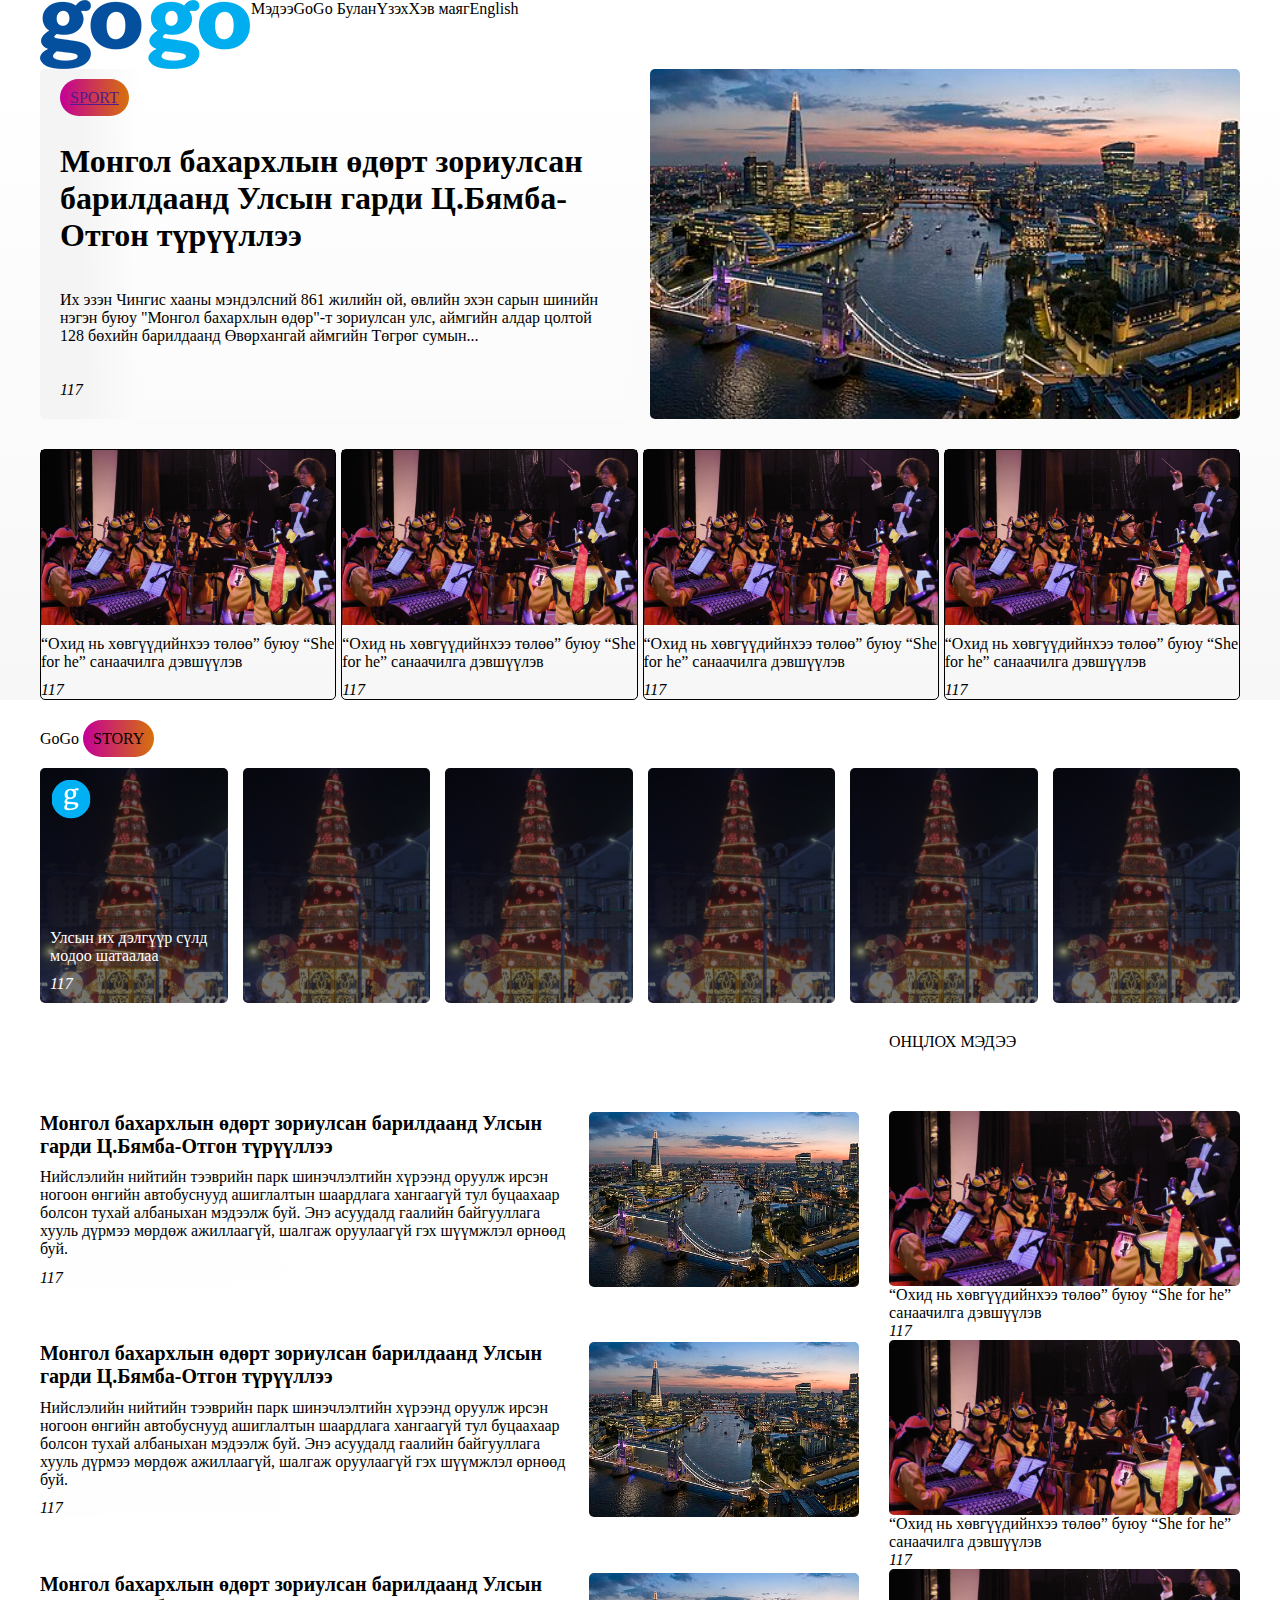
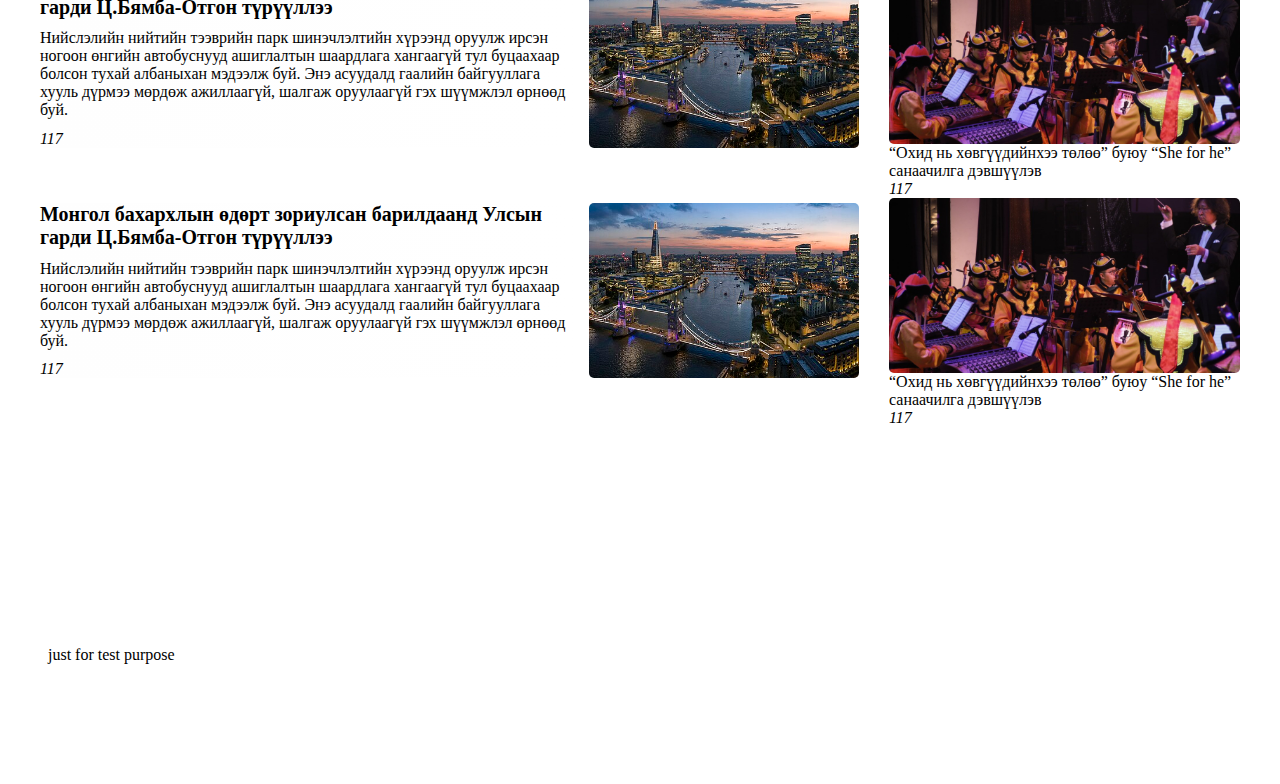
==== index.html @ c9e21079 "gitcommit1" ====
<!DOCTYPE html>
<html lang="en">
  <head>
    <meta charset="UTF-8" />
    <meta name="viewport" content="width=device-width, initial-scale=1.0" />
    <title>Document</title>
    <link rel="stylesheet" href="/styles/style.css" />
    <link
      rel="stylesheet"
      href="https://cdnjs.cloudflare.com/ajax/libs/font-awesome/6.4.2/css/all.min.css"
      integrity="sha512-z3gLpd7yknf1YoNbCzqRKc4qyor8gaKU1qmn+CShxbuBusANI9QpRohGBreCFkKxLhei6S9CQXFEbbKuqLg0DA=="
      crossorigin="anonymous"
      referrerpolicy="no-referrer"
    />
  </head>
  <body>
    <div class="container">
      <div class="header">
        <img src="/images/logo2.png" alt="" />
        <span>Мэдээ</span>
        <span>GoGo Булан</span>
        <span>Үзэх</span>
        <span>Хэв маяг</span>
        <span>English</span>
      </div>
    </div>
    <div class="banner-background">
      <div class="part1 container">
        <div class="card1">
          <a href=""><span class="category_style">SPORT</span></a>
          <h1>
            Монгол бахархлын өдөрт зориулсан барилдаанд Улсын гарди
            Ц.Бямба-Отгон түрүүллээ
          </h1>
          <p>
            Их эзэн Чингис хааны мэндэлсний 861 жилийн ой, өвлийн эхэн сарын
            шинийн нэгэн буюу "Монгол бахархлын өдөр"-т зориулсан улс, аймгийн
            алдар цолтой 128 бөхийн барилдаанд Өвөрхангай аймгийн Төгрөг
            сумын...
          </p>
          <i class="fa-solid fa-share"> 117 </i>
        </div>
        <div class="card2">
          <span class="card2_text">Click for more</span>
        </div>
      </div>
      <div class="part2 container">
        <div class="card1b">
          <div class="card1b_img"></div>
          <div>
            <p>
              “Охид нь хөвгүүдийнхээ төлөө” буюу “She for he” санаачилга
              дэвшүүлэв
            </p>
          </div>
          <div><i class="fa-solid fa-share"> 117 </i></div>
        </div>
        <div class="card1b">
          <div class="card1b_img"></div>
          <div>
            <p>
              “Охид нь хөвгүүдийнхээ төлөө” буюу “She for he” санаачилга
              дэвшүүлэв
            </p>
          </div>
          <div><i class="fa-solid fa-share"> 117 </i></div>
        </div>
        <div class="card1b">
          <div class="card1b_img"></div>
          <div>
            <p>
              “Охид нь хөвгүүдийнхээ төлөө” буюу “She for he” санаачилга
              дэвшүүлэв
            </p>
          </div>
          <div><i class="fa-solid fa-share"> 117 </i></div>
        </div>
        <div class="card1b">
          <div class="card1b_img"></div>
          <div>
            <p>
              “Охид нь хөвгүүдийнхээ төлөө” буюу “She for he” санаачилга
              дэвшүүлэв
            </p>
          </div>
          <div><i class="fa-solid fa-share"> 117 </i></div>
        </div>
      </div>
    </div>
    <div class="container">
      <div class="part3">
        <div>
          <span>GoGo </span>
          <span class="category_style">STORY</span>
        </div>
        <div class="part3_cards">
          <div class="card1c">
            <img class="card1c_img" src="/images/logo1.svg" alt="" />
            <p class="card1c_text">Улсын их дэлгүүр сүлд модоо шатаалаа</p>
            <i class="fa-solid fa-share"> 117 </i>
          </div>
          <div class="card1c"></div>
          <div class="card1c"></div>
          <div class="card1c"></div>
          <div class="card1c"></div>
          <div class="card1c"></div>
        </div>
      </div>
      <div class="part4">
        <div class="main_cards">
          <div class="main_cards_card1">
            <div class="main_cards_card1a">
              <h1>
                Монгол бахархлын өдөрт зориулсан барилдаанд Улсын гарди
                Ц.Бямба-Отгон түрүүллээ
              </h1>
              <p>
                Нийслэлийн нийтийн тээврийн парк шинэчлэлтийн хүрээнд оруулж
                ирсэн ногоон өнгийн автобуснууд ашиглалтын шаардлага хангаагүй
                тул буцаахаар болсон тухай албаныхан мэдээлж буй. Энэ асуудалд
                гаалийн байгууллага хууль дүрмээ мөрдөж ажиллаагүй, шалгаж
                оруулаагүй гэх шүүмжлэл өрнөөд буй.
              </p>
              <i class="fa-solid fa-share"> 117 </i>
            </div>
            <div class="main_cards_card1b">
              <span class="card2_text">Click for more</span>
            </div>
          </div>
          <div class="main_cards_card1">
            <div class="main_cards_card1a">
              <h1>
                Монгол бахархлын өдөрт зориулсан барилдаанд Улсын гарди
                Ц.Бямба-Отгон түрүүллээ
              </h1>
              <p>
                Нийслэлийн нийтийн тээврийн парк шинэчлэлтийн хүрээнд оруулж
                ирсэн ногоон өнгийн автобуснууд ашиглалтын шаардлага хангаагүй
                тул буцаахаар болсон тухай албаныхан мэдээлж буй. Энэ асуудалд
                гаалийн байгууллага хууль дүрмээ мөрдөж ажиллаагүй, шалгаж
                оруулаагүй гэх шүүмжлэл өрнөөд буй.
              </p>
              <i class="fa-solid fa-share"> 117 </i>
            </div>
            <div class="main_cards_card1b">
              <span class="card2_text">Click for more</span>
            </div>
          </div>
          <div class="main_cards_card1">
            <div class="main_cards_card1a">
              <h1>
                Монгол бахархлын өдөрт зориулсан барилдаанд Улсын гарди
                Ц.Бямба-Отгон түрүүллээ
              </h1>
              <p>
                Нийслэлийн нийтийн тээврийн парк шинэчлэлтийн хүрээнд оруулж
                ирсэн ногоон өнгийн автобуснууд ашиглалтын шаардлага хангаагүй
                тул буцаахаар болсон тухай албаныхан мэдээлж буй. Энэ асуудалд
                гаалийн байгууллага хууль дүрмээ мөрдөж ажиллаагүй, шалгаж
                оруулаагүй гэх шүүмжлэл өрнөөд буй.
              </p>
              <i class="fa-solid fa-share"> 117 </i>
            </div>
            <div class="main_cards_card1b">
              <span class="card2_text">Click for more</span>
            </div>
          </div>
          <div class="main_cards_card1">
            <div class="main_cards_card1a">
              <h1>
                Монгол бахархлын өдөрт зориулсан барилдаанд Улсын гарди
                Ц.Бямба-Отгон түрүүллээ
              </h1>
              <p>
                Нийслэлийн нийтийн тээврийн парк шинэчлэлтийн хүрээнд оруулж
                ирсэн ногоон өнгийн автобуснууд ашиглалтын шаардлага хангаагүй
                тул буцаахаар болсон тухай албаныхан мэдээлж буй. Энэ асуудалд
                гаалийн байгууллага хууль дүрмээ мөрдөж ажиллаагүй, шалгаж
                оруулаагүй гэх шүүмжлэл өрнөөд буй.
              </p>
              <i class="fa-solid fa-share"> 117 </i>
            </div>
            <div class="main_cards_card1b">
              <span class="card2_text">Click for more</span>
            </div>
          </div>
          <div></div>
          <div></div>
          <div></div>
          <div></div>
        </div>
        <div class="side_cards">
          <span>ОНЦЛОХ МЭДЭЭ</span>
          <div class="right_card1b">
            <div class="right_card1d_img"></div>
            <div>
              <p>
                “Охид нь хөвгүүдийнхээ төлөө” буюу “She for he” санаачилга
                дэвшүүлэв
              </p>
            </div>
            <div><i class="fa-solid fa-share"> 117 </i></div>
          </div>
          <div class="right_card1b">
            <div class="right_card1d_img"></div>
            <div>
              <p>
                “Охид нь хөвгүүдийнхээ төлөө” буюу “She for he” санаачилга
                дэвшүүлэв
              </p>
            </div>
            <div><i class="fa-solid fa-share"> 117 </i></div>
          </div>
          <div class="right_card1b">
            <div class="right_card1d_img"></div>
            <div>
              <p>
                “Охид нь хөвгүүдийнхээ төлөө” буюу “She for he” санаачилга
                дэвшүүлэв
              </p>
            </div>
            <div><i class="fa-solid fa-share"> 117 </i></div>
          </div>
          <div class="right_card1b">
            <div class="right_card1d_img"></div>
            <div>
              <p>
                “Охид нь хөвгүүдийнхээ төлөө” буюу “She for he” санаачилга
                дэвшүүлэв
              </p>
            </div>
            <div><i class="fa-solid fa-share"> 117 </i></div>
          </div>
        </div>
      </div>
      <iframe src="/test.html" frameborder="0"></iframe>
    </div>
  </body>
</html>
---- styles/style.css ----
* {
  box-sizing: border-box;
  margin: 0;
  padding: 0;
}
.header {
  display: flex;
}
.banner-background {
  background: linear-gradient(180deg, #fff, #f7f7f7);
  flex-direction: row;
}

.container {
  max-width: 1200px;
  margin-bottom: 20px;
  margin: auto;
}

.part1 {
  display: flex;
  gap: 20px;
  margin-bottom: 30px;
}
.card1 {
  display: flex;
  flex-direction: column;
  width: 50%;
  justify-content: space-between;
  background: linear-gradient(
    90deg,
    #f4f4f4 7%,
    hsla(0, 0%, 100%, 0.220348) 17%
  );
  padding: 20px;
  border-radius: 5px;
}
.card1 .p {
  margin-bottom: 30px;
}

.card2 {
  height: 350px;
  width: 50%;
  background-image: url("/images/image4.jpeg");
  background-size: 120%;
  background-position: center;
  background-repeat: no-repeat;
  transition: 0.2s;
  display: flex;
  justify-content: center;
  align-items: center;
  color: rgb(0, 0, 0, 0.1);
  font-size: 25px;
  border-radius: 5px;
}

.card2:hover {
  background-size: 130%;
  transition: 0.2s;
  color: rgb(0, 0, 0, 1);
  filter: brightness(70%);
  color: white;
}

.category_style {
  background: linear-gradient(90deg, #c40097, #d6710b);
  padding: 10px;
  border-radius: 20px;
}

.part2 {
  display: flex;
  gap: 5px;
  margin-bottom: 30px;
}

.card1b {
  width: 25%;
  border: 1px solid black;
  display: flex;
  flex-direction: column;
  gap: 10px;
  justify-content: space-between;
  border-radius: 5px;
}

.card1b_img {
  background-image: url("/images/image2.jpeg");
  height: 175px;
  width: 100%;
  background-size: 100%;
  background-position: center;
  transition: 0.4s;
}

.card1b_img:hover {
  background-size: 130%;
  transition: 0.2s;
  color: rgb(0, 0, 0, 1);
}

.part3 {
  display: flex;
  flex-direction: column;
  gap: 20px;
  margin-bottom: 30px;
}

.part3_cards {
  display: flex;
  gap: 15px;
  border-radius: 5px;
}

.card1c {
  height: 235px;
  width: 17%;
  background-image: linear-gradient(rgba(0, 0, 0, 0.527), rgba(0, 0, 0, 0.5)),
    url("/images/image6.jpg");
  background-size: 100%;
  background-position: center;
  position: relative;
  display: flex;
  flex-direction: column;
  justify-content: end;
  color: white;
  padding-bottom: 10px;
  padding-left: 10px;
  border-radius: 5px;
}

.card1c_img {
  top: 5px;
  left: 5px;
  position: absolute;
  transform: scale(0.75);
}

.card1c_text {
  padding-bottom: 10px;
  color: white;
}

.card1c_icon {
  transform: 0.75;
}

.part4 {
  display: flex;
  gap: 30px;
  margin-bottom: 30px;
}

.main_cards {
  width: 70%;
  display: flex;
  flex-direction: column;
  padding-top: 78.5px;
  gap: 55.5px;
}

.side_cards {
  width: 30%;
  display: flex;
  flex-direction: column;
}

.side_cards span {
  padding-bottom: 60px;
}

.right_card1d {
  width: 100%;
  border: 1px solid black;
  display: flex;
  flex-direction: column;
  gap: 10px;
  justify-content: space-between;
  border-radius: 5px;
}

.right_card1d_img {
  background-image: url("/images/image2.jpeg");
  height: 175px;
  width: 100%;
  background-size: 100%;
  background-position: center;
  transition: 0.4s;
  border-radius: 5px;
}

.right_card1d_img:hover {
  background-size: 130%;
  transition: 0.2s;
  color: rgb(0, 0, 0, 1);
}

.main_cards_card1 {
  display: flex;
  gap: 10px;
}

.main_cards_card1a {
  height: 175px;
  display: flex;
  flex-direction: column;
  justify-content: space-between;
  background: linear-gradient(90deg, #fefefe 0%, #ffffff5b 100%);
  width: 100%;
  border-radius: 5px;
}

.main_cards_card1b {
  height: 175px;
  width: 50%;
  background-image: url("/images/image4.jpeg");
  background-size: 120%;
  background-position: center;
  background-repeat: no-repeat;
  transition: 0.2s;
  display: flex;
  justify-content: center;
  align-items: center;
  color: rgb(0, 0, 0, 0.1);
  font-size: 25px;
  border-radius: 5px;
}

.main_cards_card1a h1 {
  font-size: 20px;
}

.main_cards_card1a h1:hover {
  transform: scale(101%);
}

:root {
  --primary: var(#aa97975b);
  --secondary: var(#f4f4f4);
  border-radius: 5px;
}
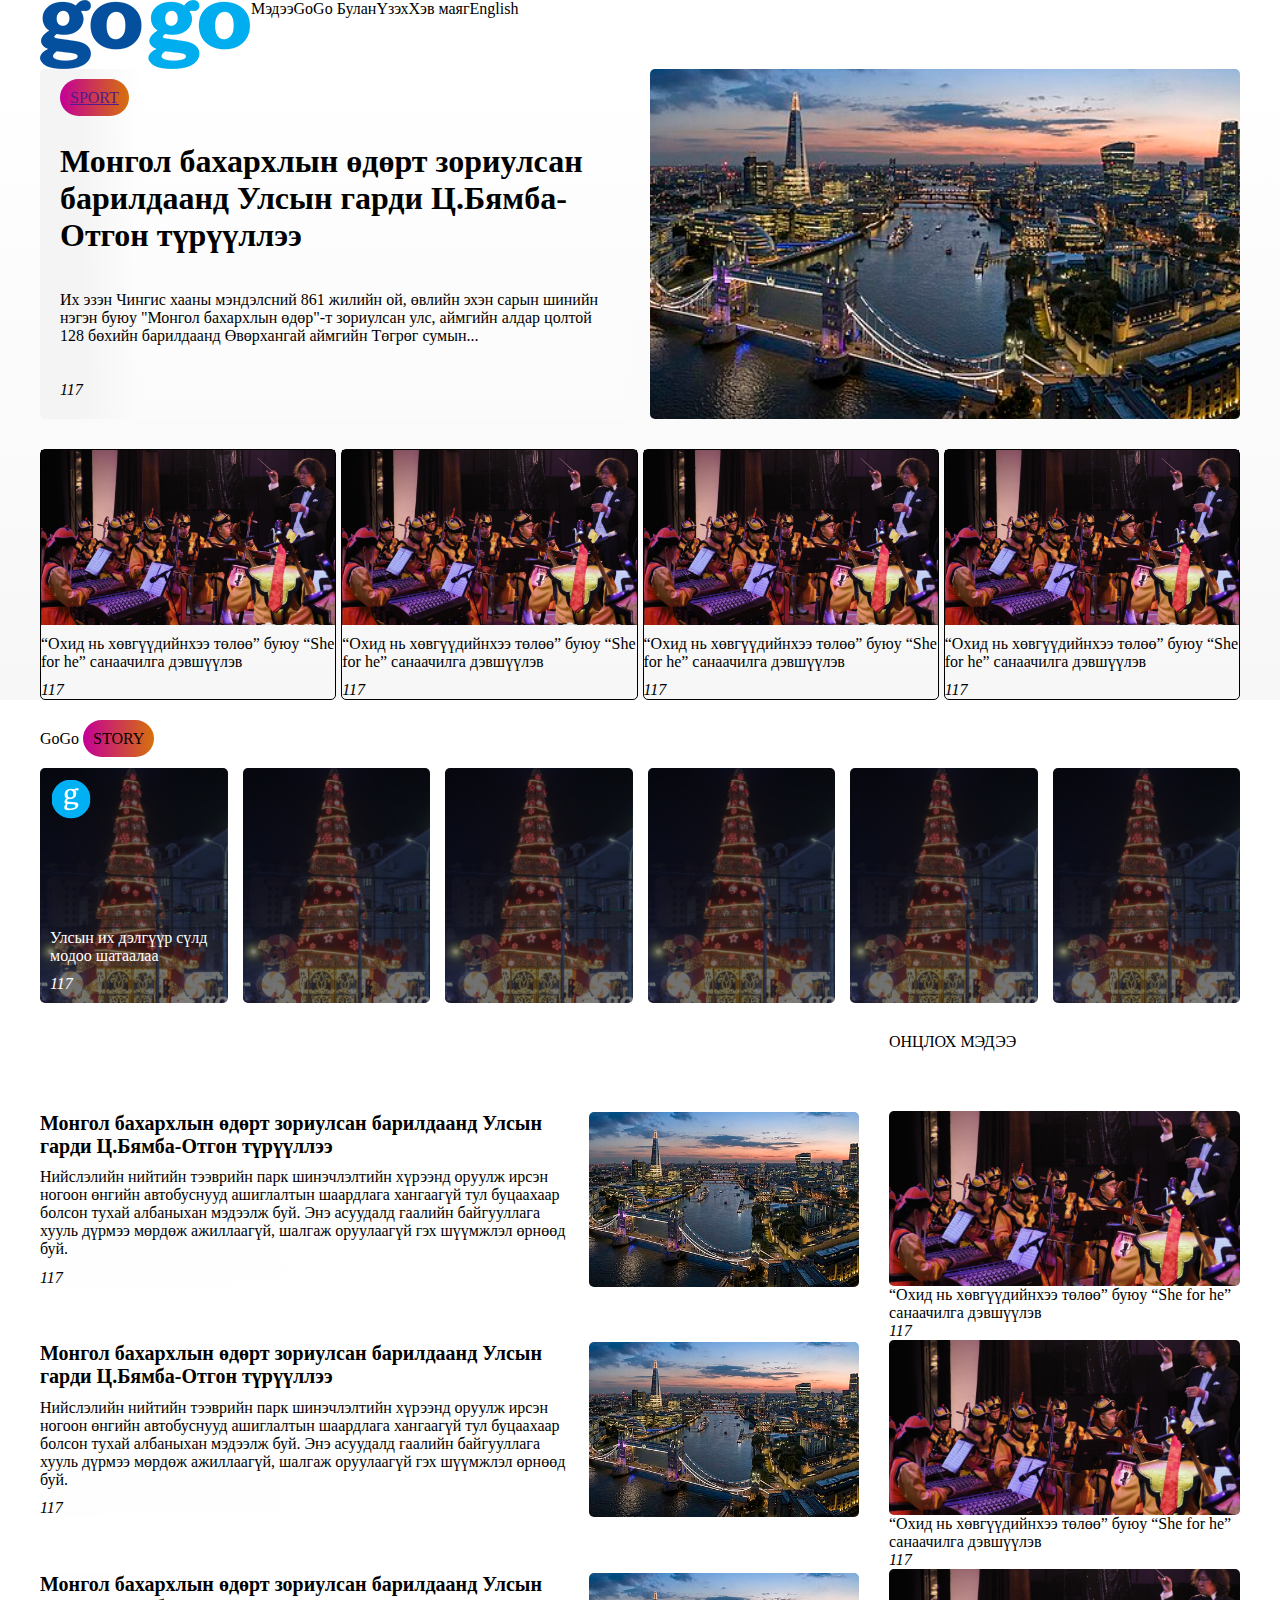
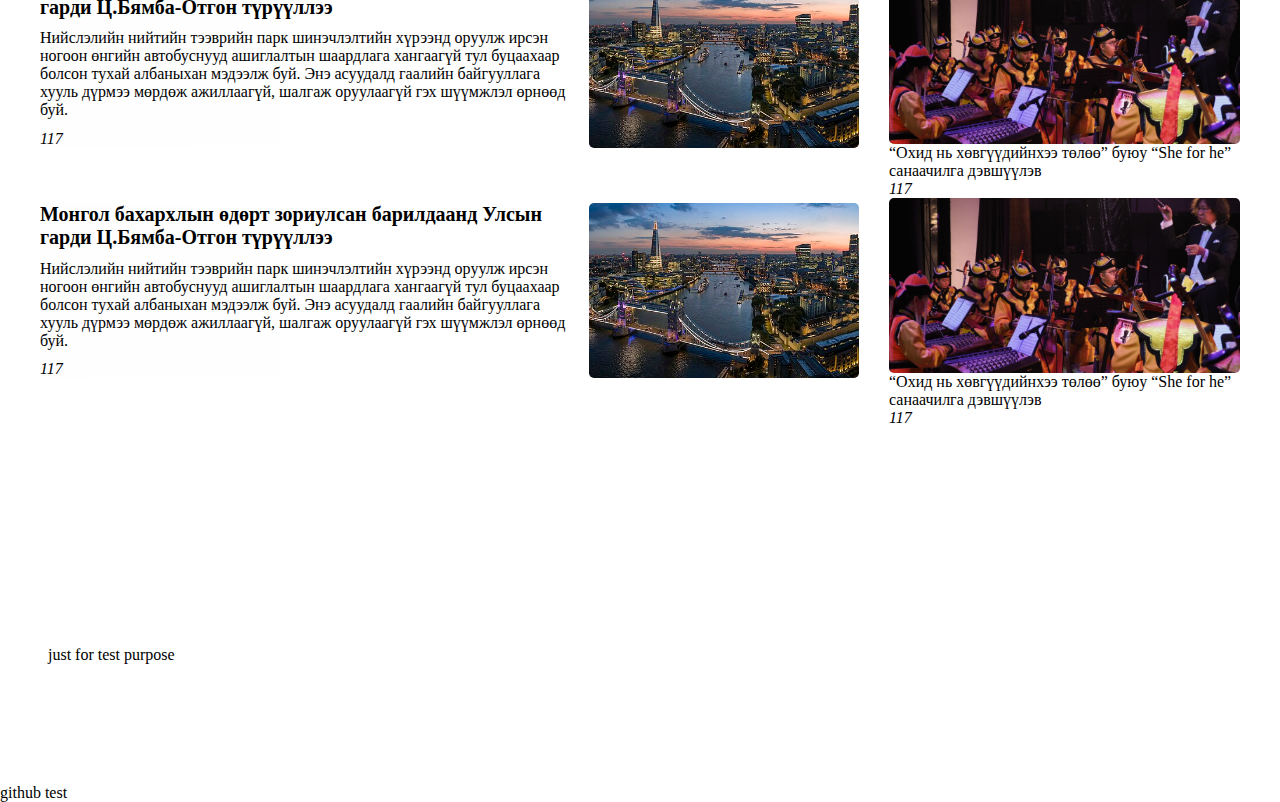
==== commit 86ee065d: "commmito" ====
--- a/index.html
+++ b/index.html
@@ -235,5 +235,6 @@
       </div>
       <iframe src="/test.html" frameborder="0"></iframe>
     </div>
+    <div><p>github test</p></div>
   </body>
 </html>
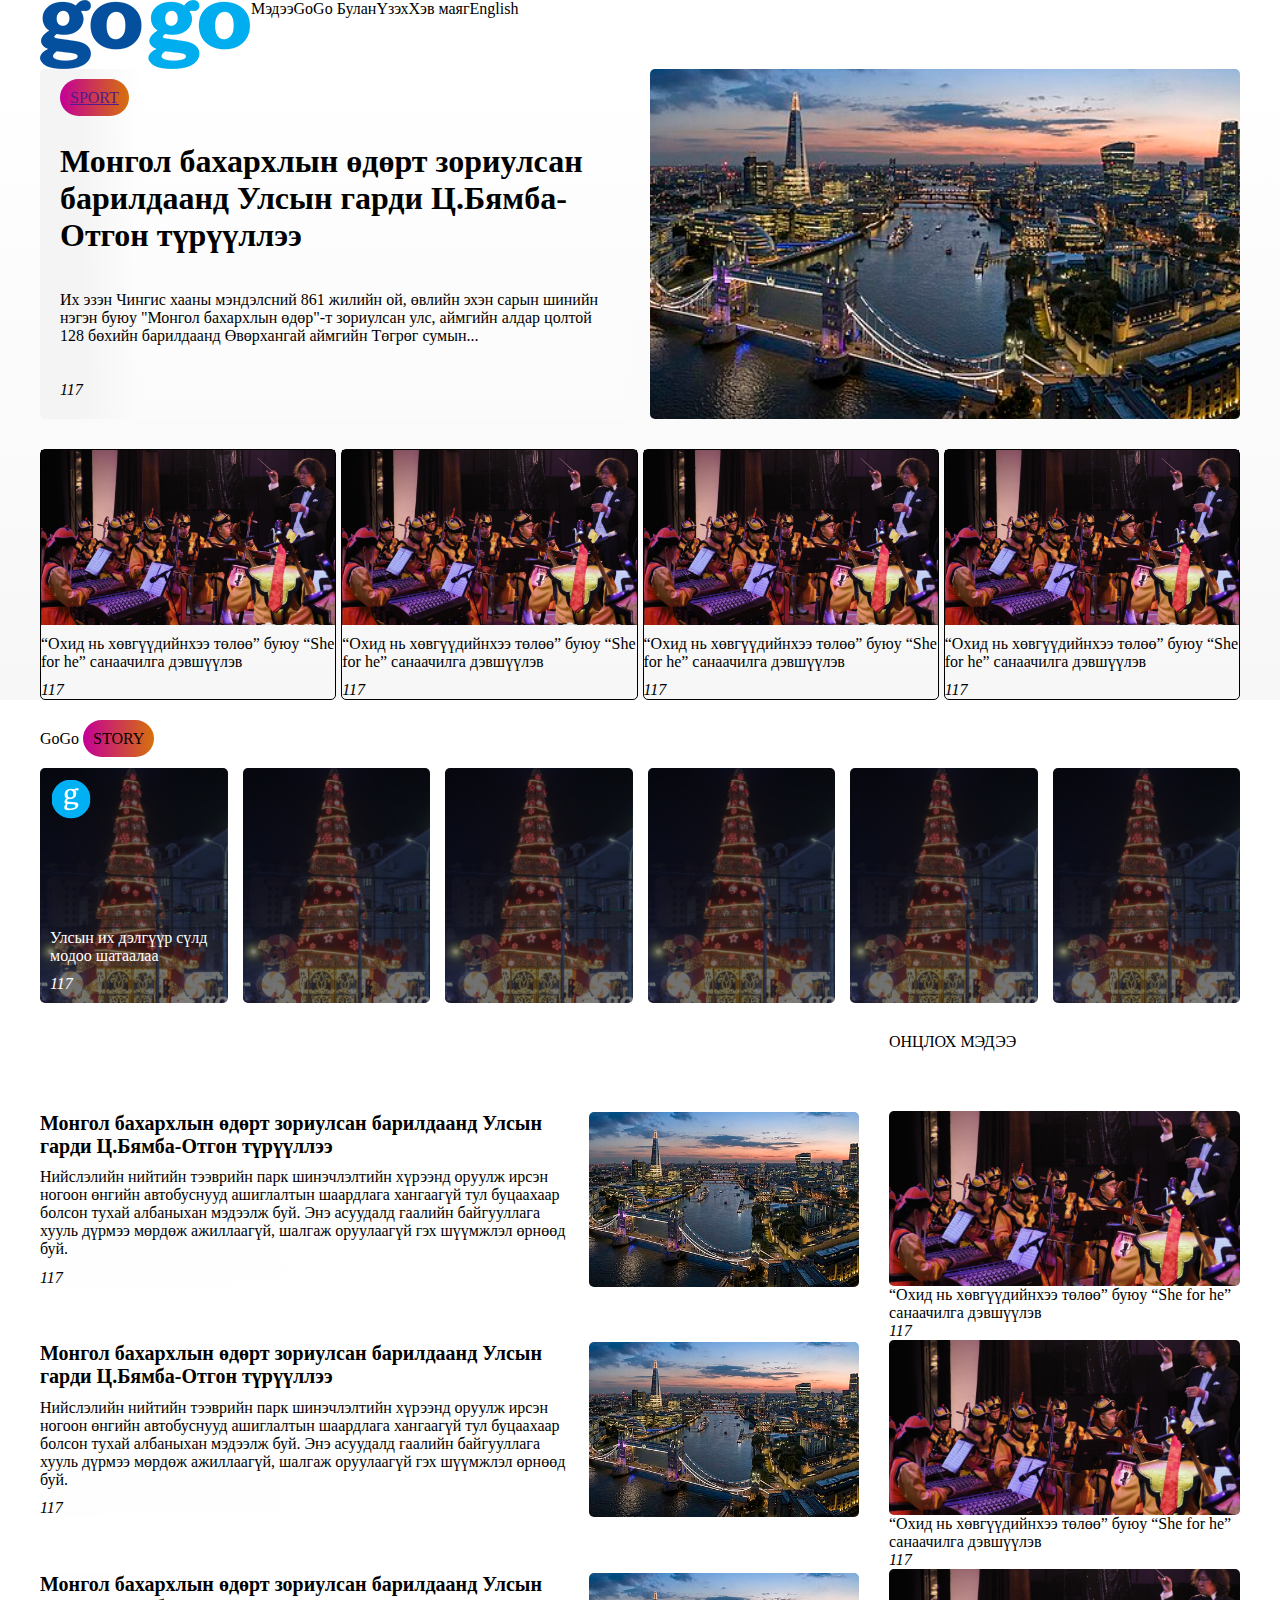
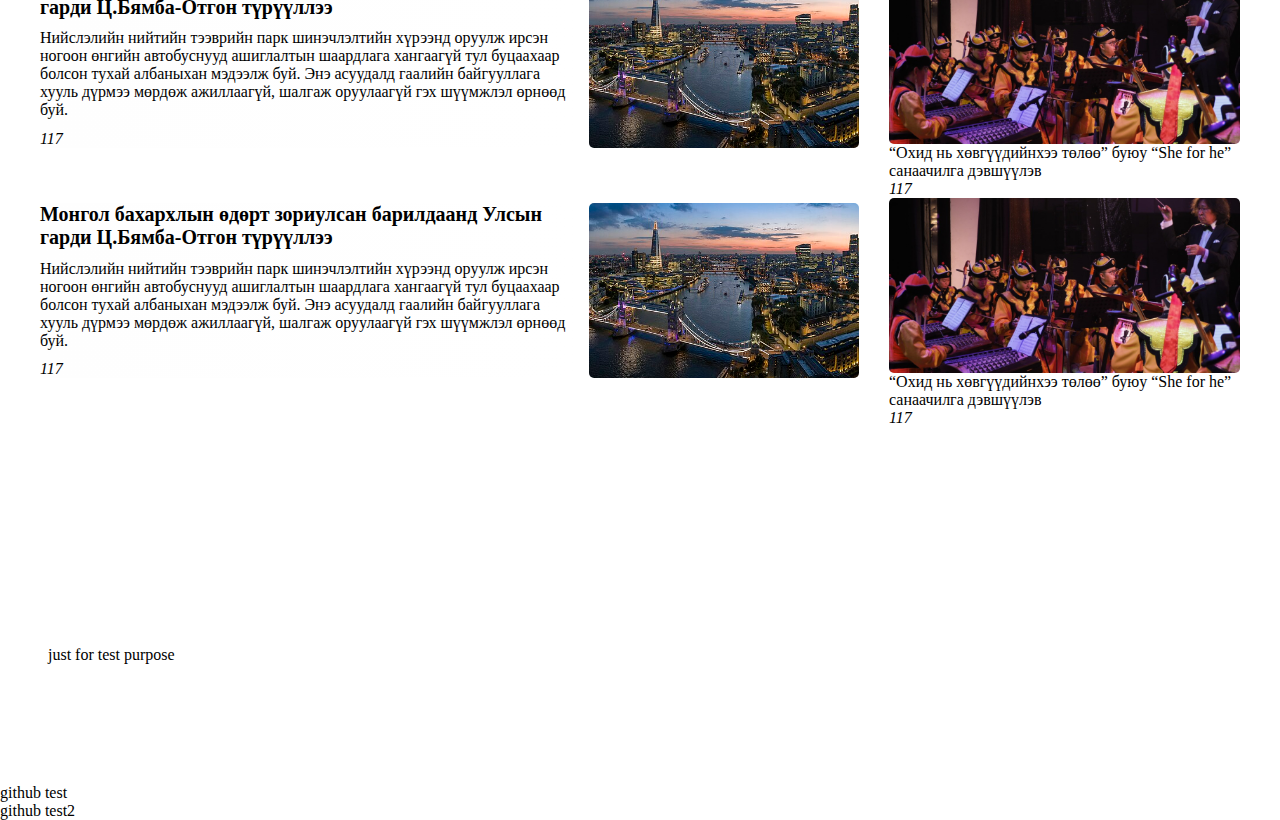
==== commit 01109cf1: "Update index.html" ====
--- a/index.html
+++ b/index.html
@@ -236,5 +236,6 @@
       <iframe src="/test.html" frameborder="0"></iframe>
     </div>
     <div><p>github test</p></div>
+    <div><p>github test2</p></div>
   </body>
 </html>
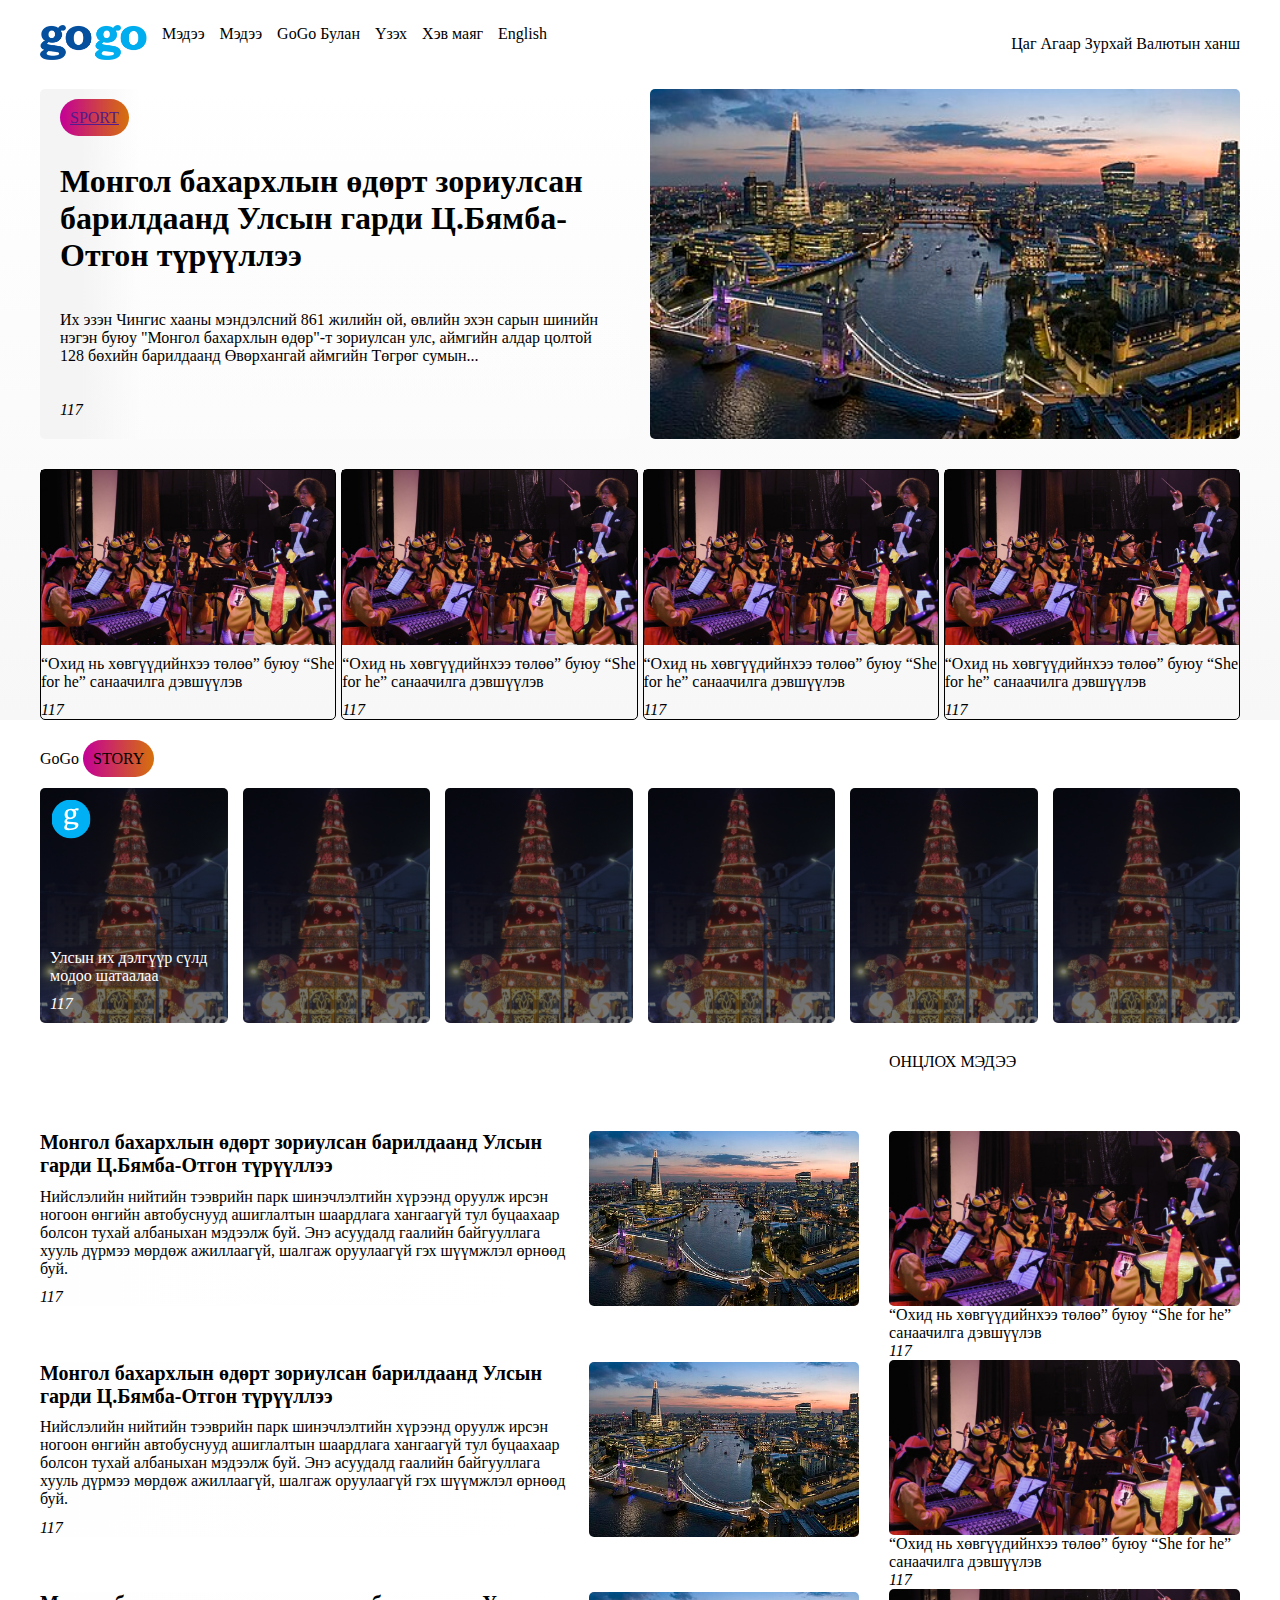
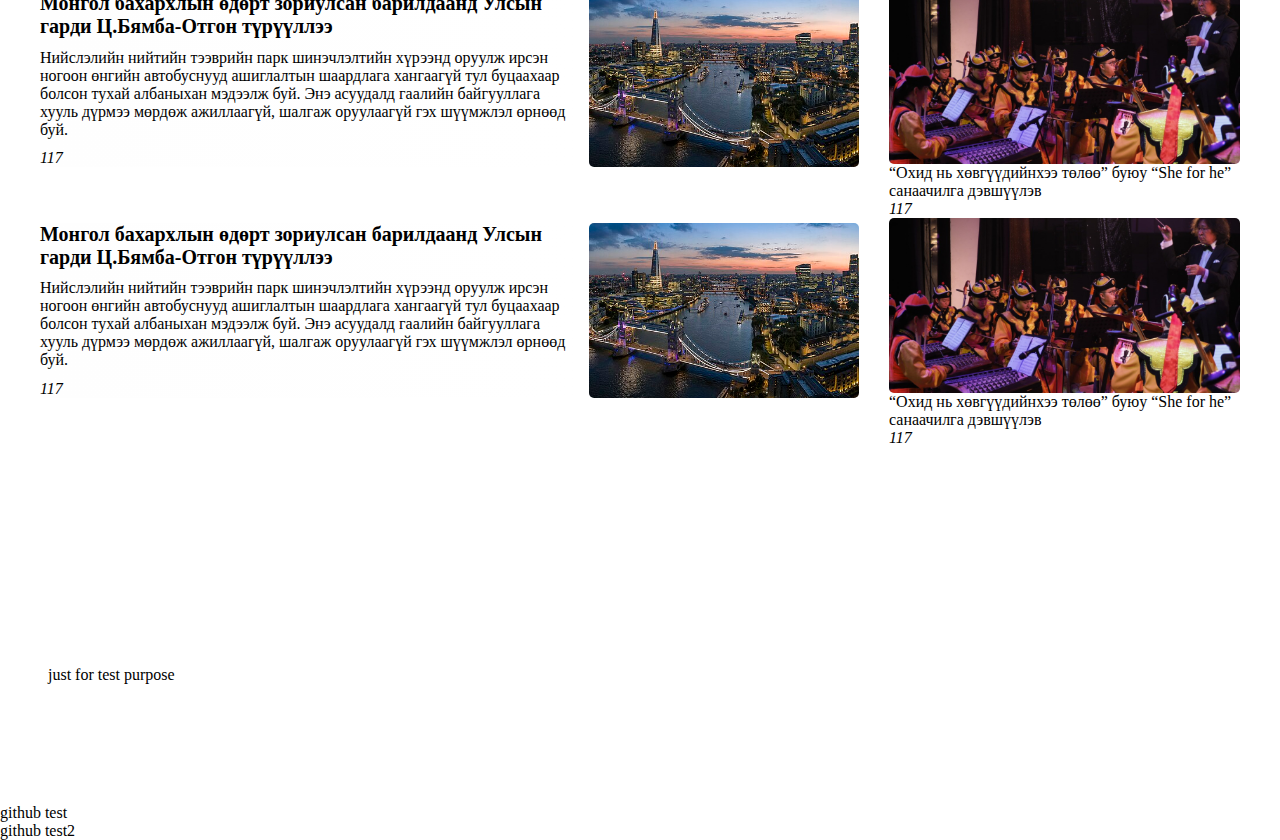
==== commit d20bd56f: "commita" ====
--- a/index.html
+++ b/index.html
@@ -16,12 +16,54 @@
   <body>
     <div class="container">
       <div class="header">
-        <img src="/images/logo2.png" alt="" />
-        <span>Мэдээ</span>
-        <span>GoGo Булан</span>
-        <span>Үзэх</span>
-        <span>Хэв маяг</span>
-        <span>English</span>
+        <div class="navbar">
+          <div><img src="/images/logo2.png" alt="" /></div>
+          <div>
+            <div class="dropdowntest">
+              <span>Мэдээ</span> <i class="fas fa-chevron-down text-12"></i>
+              <div>
+                <ul class="dropdown">
+                  <li>Улс төр</li>
+                  <li>Бизнес</li>
+                  <li>Эдийн засаг</li>
+                  <li>Эрүүл мэнд</li>
+                  <li>Соёл урлаг</li>
+                  <li>Спорт</li>
+                </ul>
+              </div>
+            </div>
+            <div>
+              <ul class="dropdown">
+                <li>Улс төр</li>
+                <li>Бизнес</li>
+                <li>Эдийн засаг</li>
+                <li>Эрүүл мэнд</li>
+                <li>Соёл урлаг</li>
+                <li>Спорт</li>
+              </ul>
+            </div>
+          </div>
+          <div>
+            <span>Мэдээ</span> <i class="fas fa-chevron-down text-12"></i>
+          </div>
+          <div>
+            <span>GoGo Булан</span> <i class="fas fa-chevron-down text-12"></i>
+          </div>
+          <div>
+            <span>Үзэх</span> <i class="fas fa-chevron-down text-12"></i>
+          </div>
+          <div>
+            <span>Хэв маяг</span> <i class="fas fa-chevron-down text-12"></i>
+          </div>
+          <div>
+            <span>English</span> <i class="fas fa-chevron-down text-12"></i>
+          </div>
+        </div>
+        <div>
+          <span>Цаг Агаар</span>
+          <span>Зурхай</span>
+          <span>Валютын ханш</span>
+        </div>
       </div>
     </div>
     <div class="banner-background">
--- a/styles/style.css
+++ b/styles/style.css
@@ -5,7 +5,35 @@
 }
 .header {
   display: flex;
-}
+  justify-content: space-between;
+  margin: auto;
+  height: 88.91px;
+  align-items: center;
+  position: relative;
+}
+.header img {
+  height: 35px;
+}
+
+.navbar {
+  display: flex;
+  gap: 15px;
+}
+
+.dropdowntest {
+  position: relative;
+  display: inline-block;
+}
+
+.dropdowntest:hover .dropdown {
+  display: block;
+}
+
+.dropdown {
+  position: absolute;
+  display: none;
+}
+
 .banner-background {
   background: linear-gradient(180deg, #fff, #f7f7f7);
   flex-direction: row;
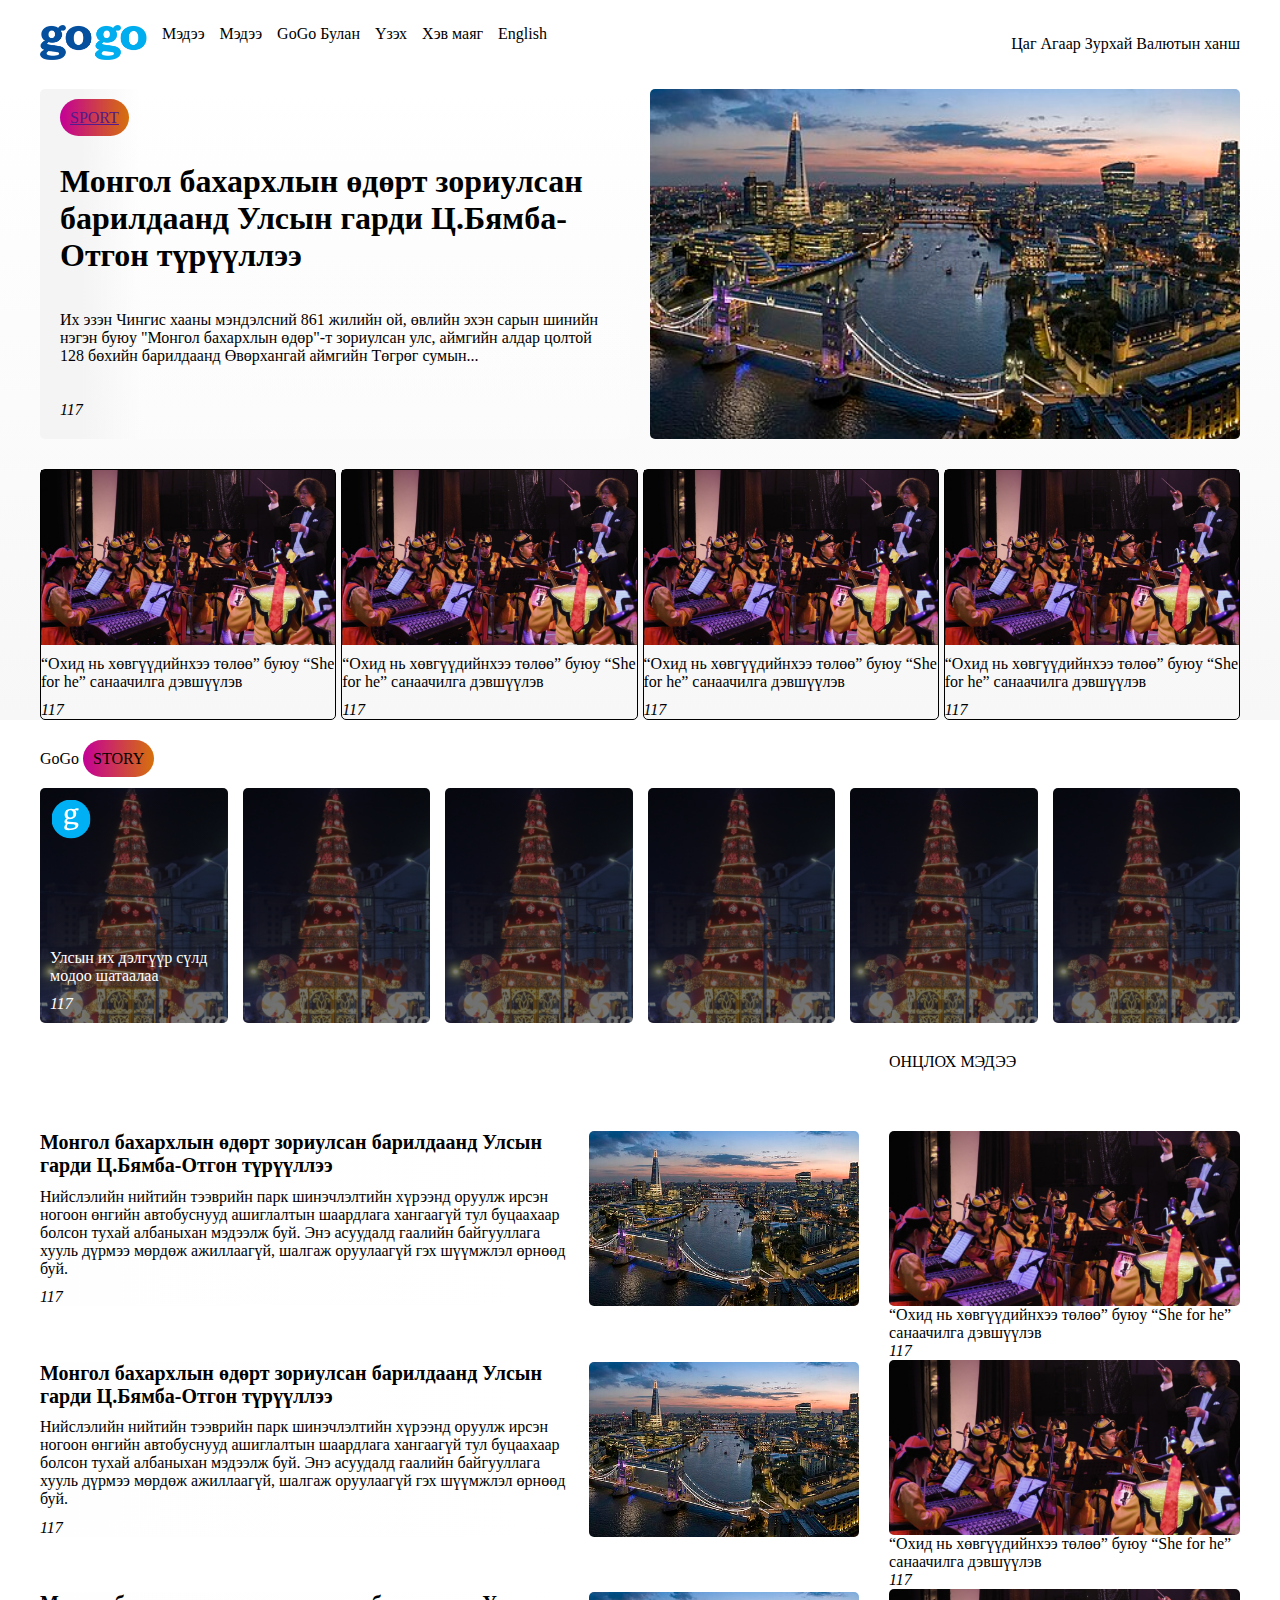
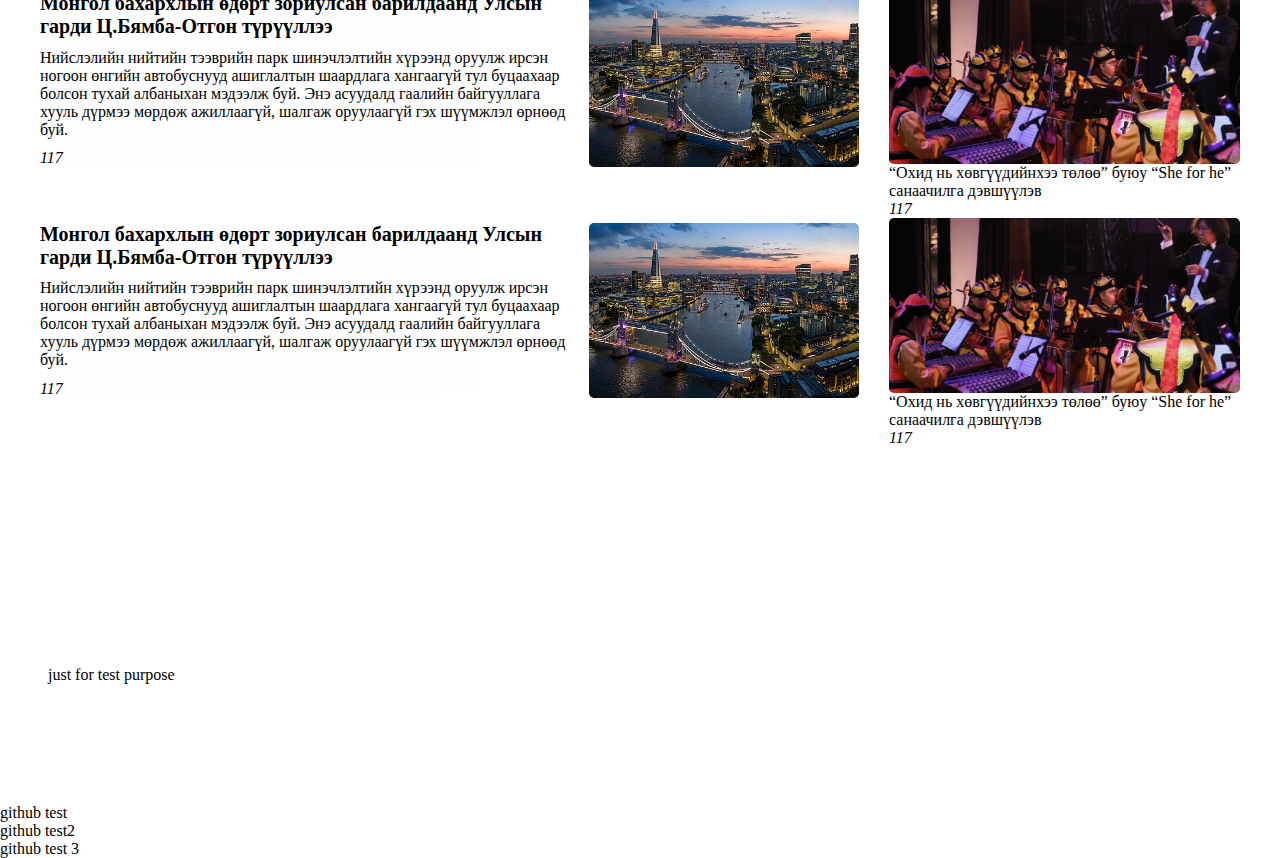
==== commit 8cb7629c: "commit10" ====
--- a/index.html
+++ b/index.html
@@ -279,5 +279,6 @@
     </div>
     <div><p>github test</p></div>
     <div><p>github test2</p></div>
+    <div><p>github test 3</p></div>
   </body>
 </html>
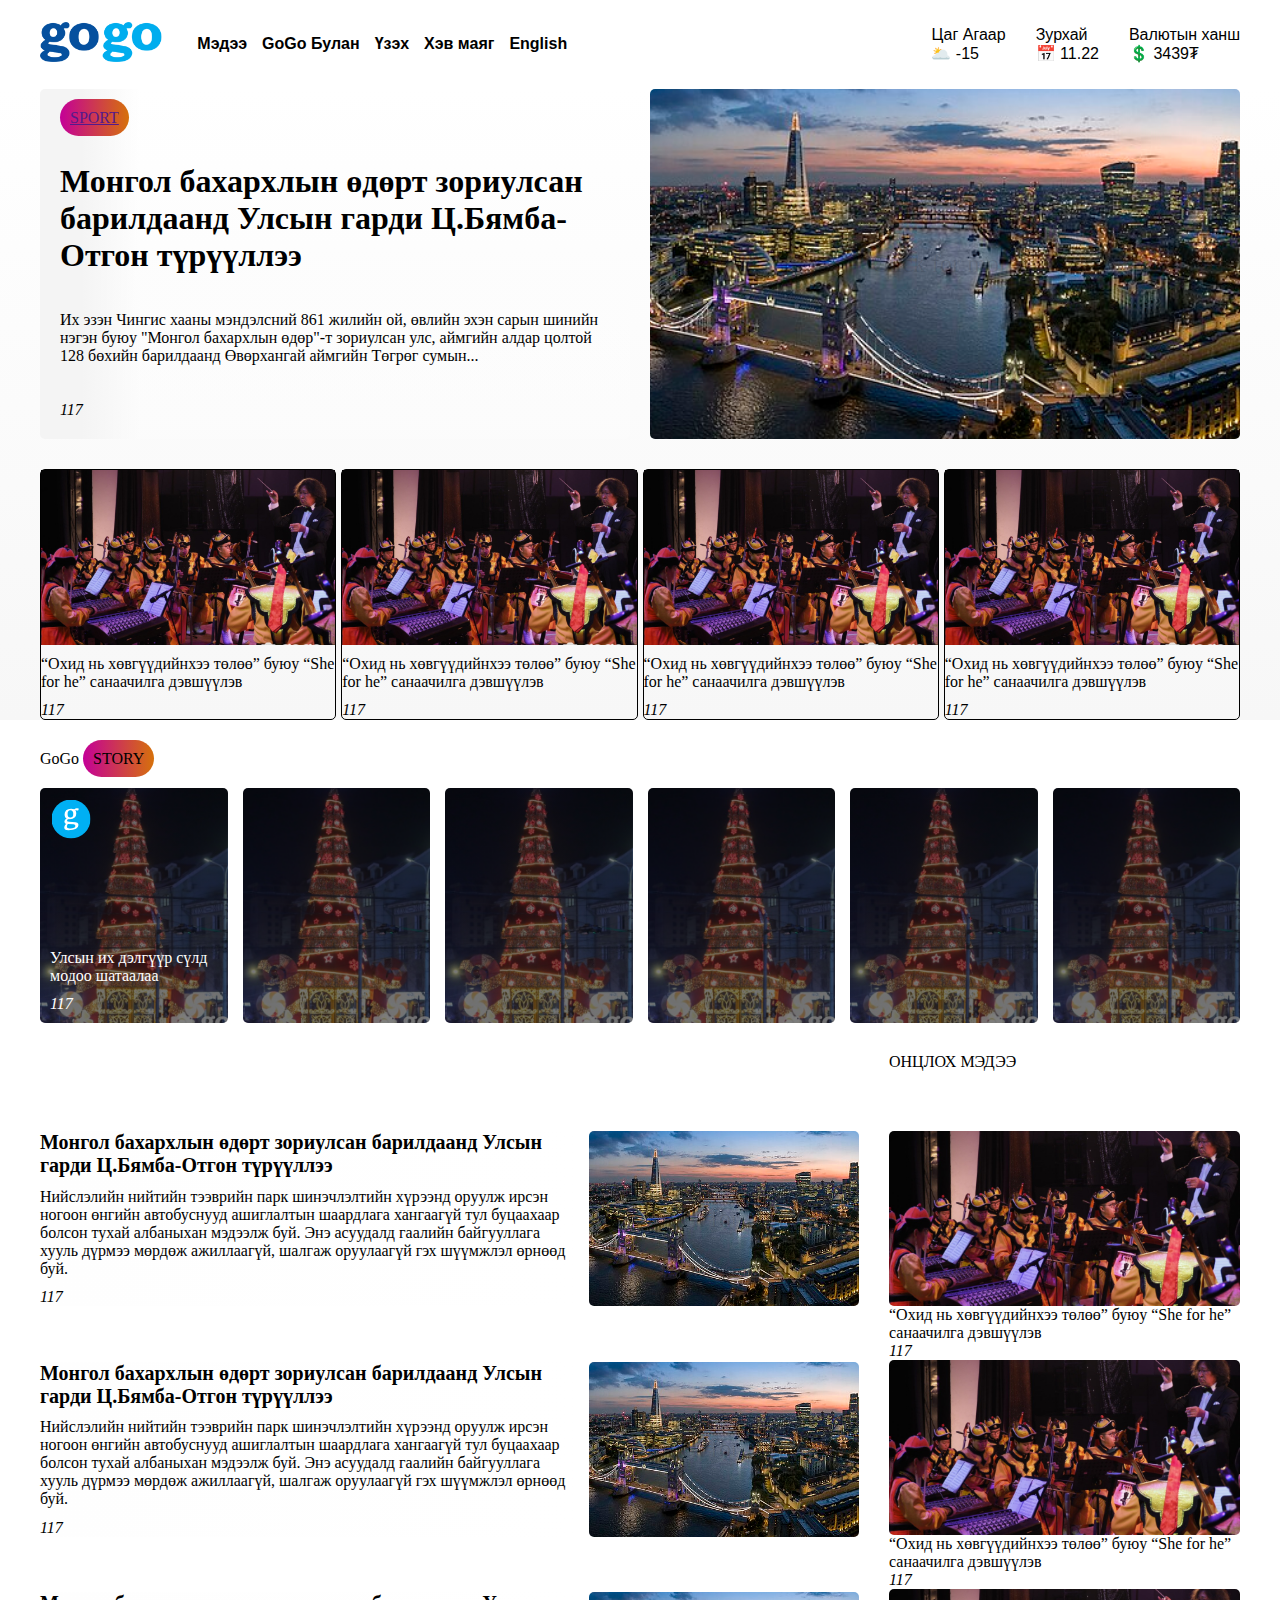
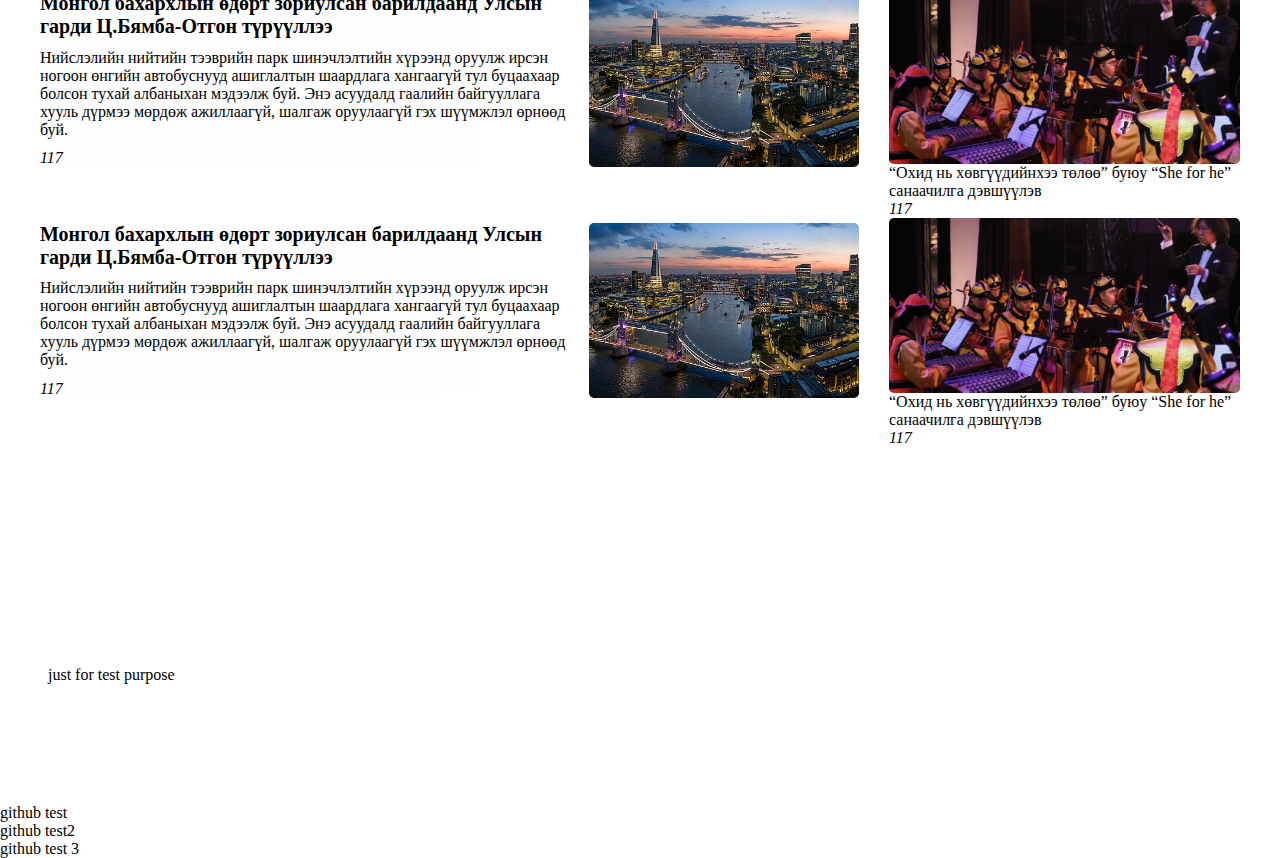
==== commit 30781e01: "dailyupdate" ====
--- a/index.html
+++ b/index.html
@@ -18,20 +18,8 @@
       <div class="header">
         <div class="navbar">
           <div><img src="/images/logo2.png" alt="" /></div>
-          <div>
-            <div class="dropdowntest">
-              <span>Мэдээ</span> <i class="fas fa-chevron-down text-12"></i>
-              <div>
-                <ul class="dropdown">
-                  <li>Улс төр</li>
-                  <li>Бизнес</li>
-                  <li>Эдийн засаг</li>
-                  <li>Эрүүл мэнд</li>
-                  <li>Соёл урлаг</li>
-                  <li>Спорт</li>
-                </ul>
-              </div>
-            </div>
+          <div class="dropdowntest">
+            <span>Мэдээ</span> <i class="fas fa-chevron-down text-12"></i>
             <div>
               <ul class="dropdown">
                 <li>Улс төр</li>
@@ -40,13 +28,16 @@
                 <li>Эрүүл мэнд</li>
                 <li>Соёл урлаг</li>
                 <li>Спорт</li>
+                <li>Улс төр</li>
+                <li>Бизнес</li>
+                <li>Эдийн засаг</li>
+                <li>Эрүүл мэнд</li>
+                <li>Соёл урлаг</li>
+                <li>Спорт</li>
               </ul>
             </div>
           </div>
           <div>
-            <span>Мэдээ</span> <i class="fas fa-chevron-down text-12"></i>
-          </div>
-          <div>
             <span>GoGo Булан</span> <i class="fas fa-chevron-down text-12"></i>
           </div>
           <div>
@@ -59,10 +50,19 @@
             <span>English</span> <i class="fas fa-chevron-down text-12"></i>
           </div>
         </div>
-        <div>
-          <span>Цаг Агаар</span>
-          <span>Зурхай</span>
-          <span>Валютын ханш</span>
+        <div class="bar_left">
+          <div class="bar_left_info">
+            <span>Цаг Агаар</span>
+            <span>🌥️ -15</span>
+          </div>
+          <div class="bar_left_info">
+            <span>Зурхай</span>
+            <span>📅 11.22</span>
+          </div>
+          <div class="bar_left_info">
+            <span>Валютын ханш</span>
+            <span>💲 3439₮</span>
+          </div>
         </div>
       </div>
     </div>
--- a/styles/style.css
+++ b/styles/style.css
@@ -10,14 +10,32 @@
   height: 88.91px;
   align-items: center;
   position: relative;
+  font-family: Helvetica, sans-serif;
 }
 .header img {
-  height: 35px;
+  height: 40px;
+  justify-content: center;
+  align-items: center;
+  padding-right: 20px;
 }
 
 .navbar {
   display: flex;
   gap: 15px;
+  justify-content: center;
+  align-items: center;
+  font-weight: bold;
+}
+
+.bar_left {
+  display: flex;
+  gap: 30px;
+}
+
+.bar_left_info {
+  display: flex;
+  flex-direction: column;
+  align-items: start;
 }
 
 .dropdowntest {
@@ -27,11 +45,26 @@
 
 .dropdowntest:hover .dropdown {
   display: block;
+  display: grid;
+  grid-template-columns: repeat(3, 125px);
+  padding-left: 15px;
+  background-color: #f1f1f1;
+  min-width: 160px;
+  box-shadow: 0px 8px 16px 0px rgba(0, 0, 0, 0.2);
 }
 
 .dropdown {
   position: absolute;
   display: none;
+}
+
+.dropdown li {
+  padding: 16px 16px;
+  padding-right: 10px;
+}
+
+.dropdown li {
+  padding-right: 15px;
 }
 
 .banner-background {
